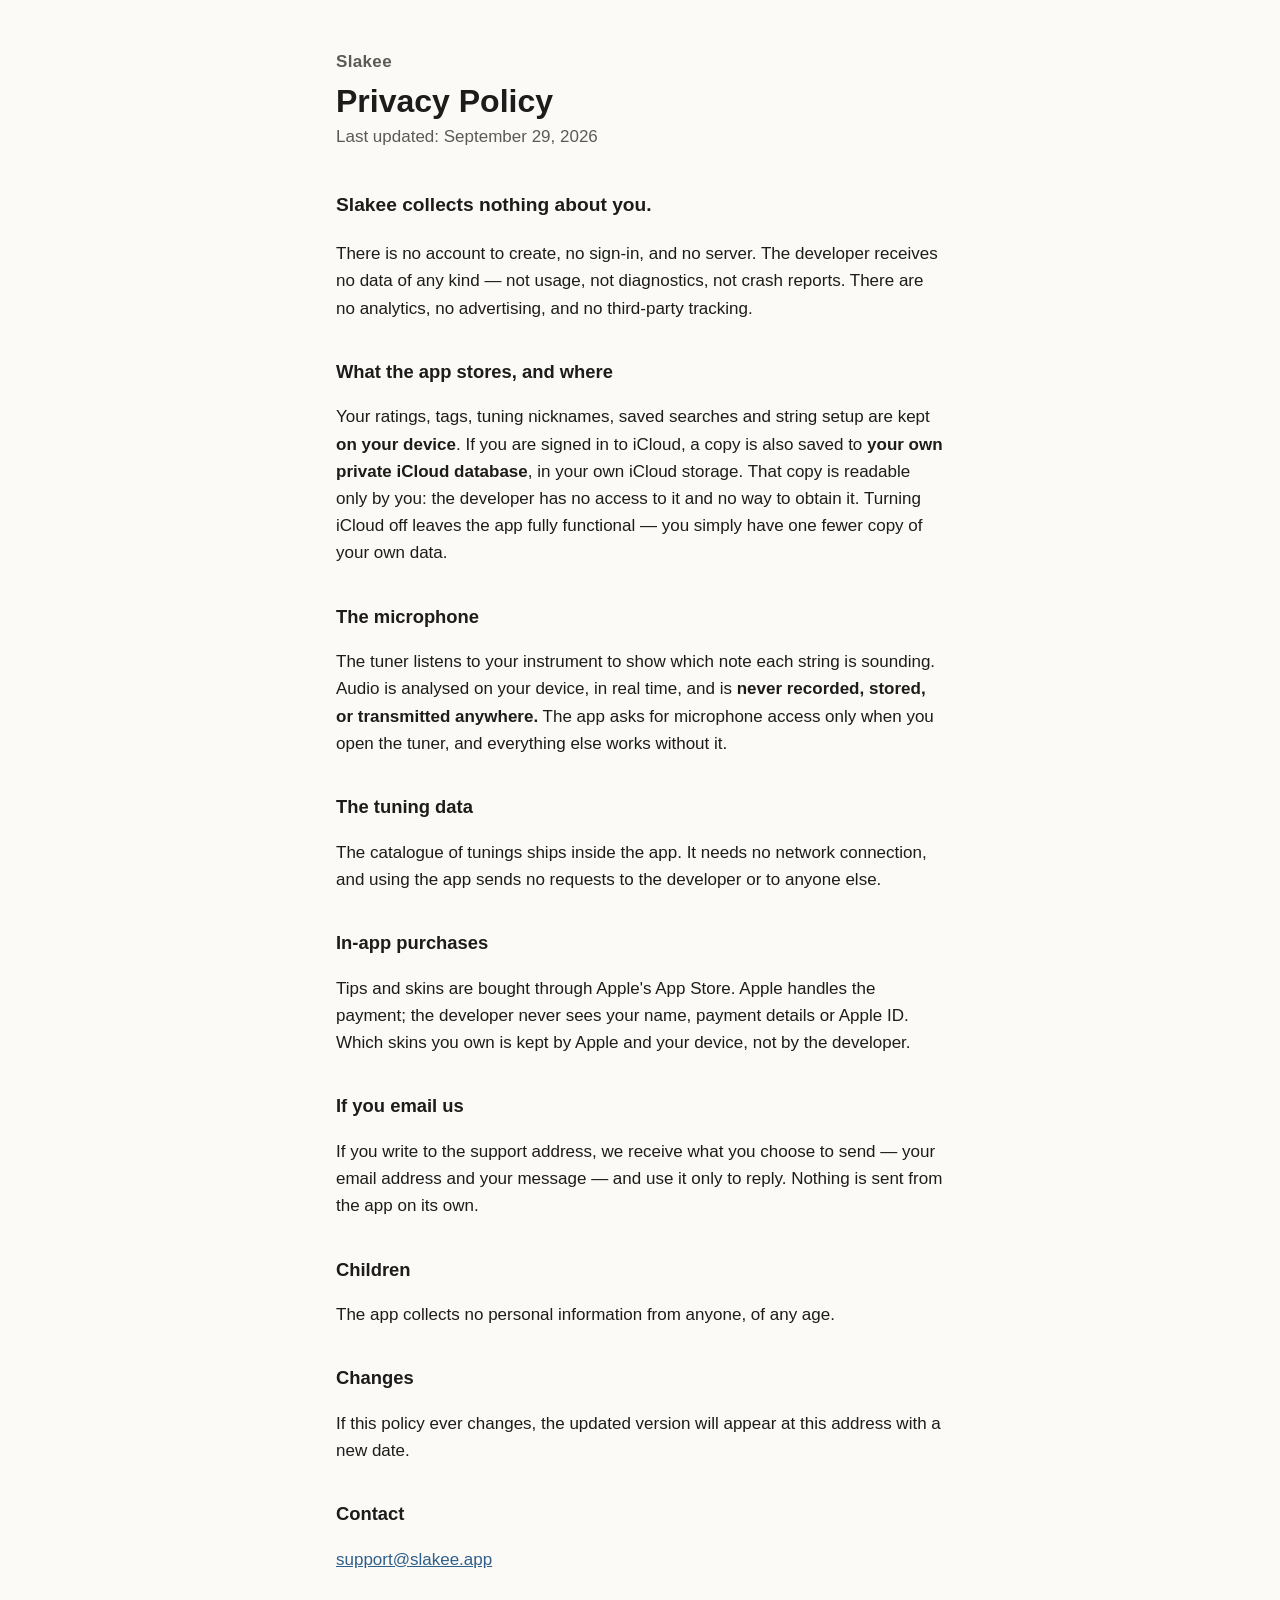
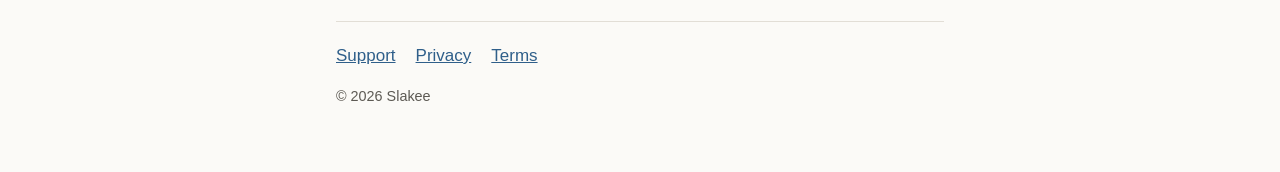
==== privacy.html @ dc228b43 "Slakee: privacy, support and terms pages" ====
<!doctype html>
<html lang="en">
<head>
  <meta charset="utf-8">
  <meta name="viewport" content="width=device-width, initial-scale=1">
  <title>Slakee — Privacy Policy</title>
  <link rel="stylesheet" href="style.css">
</head>
<body>
<main>
  <header>
    <a class="brand" href="index.html">Slakee</a>
    <h1>Privacy Policy</h1>
    <p class="updated">Last updated: September 29, 2026</p>
  </header>

  <p class="lede">Slakee collects nothing about you.</p>
  <p>There is no account to create, no sign-in, and no server. The developer receives
  no data of any kind — not usage, not diagnostics, not crash reports. There are no
  analytics, no advertising, and no third-party tracking.</p>

  <h2>What the app stores, and where</h2>
  <p>Your ratings, tags, tuning nicknames, saved searches and string setup are kept
  <strong>on your device</strong>. If you are signed in to iCloud, a copy is also saved
  to <strong>your own private iCloud database</strong>, in your own iCloud storage. That
  copy is readable only by you: the developer has no access to it and no way to obtain
  it. Turning iCloud off leaves the app fully functional — you simply have one fewer copy
  of your own data.</p>

  <h2>The microphone</h2>
  <p>The tuner listens to your instrument to show which note each string is sounding.
  Audio is analysed on your device, in real time, and is <strong>never recorded, stored,
  or transmitted anywhere.</strong> The app asks for microphone access only when you open
  the tuner, and everything else works without it.</p>

  <h2>The tuning data</h2>
  <p>The catalogue of tunings ships inside the app. It needs no network connection, and
  using the app sends no requests to the developer or to anyone else.</p>

  <h2>In-app purchases</h2>
  <p>Tips and skins are bought through Apple's App Store. Apple handles the payment; the
  developer never sees your name, payment details or Apple ID. Which skins you own is
  kept by Apple and your device, not by the developer.</p>

  <h2>If you email us</h2>
  <p>If you write to the support address, we receive what you choose to send — your
  email address and your message — and use it only to reply. Nothing is sent from the
  app on its own.</p>

  <h2>Children</h2>
  <p>The app collects no personal information from anyone, of any age.</p>

  <h2>Changes</h2>
  <p>If this policy ever changes, the updated version will appear at this address with
  a new date.</p>

  <h2>Contact</h2>
  <p><a href="mailto:support@slakee.app">support@slakee.app</a></p>

  <nav><a href="support.html">Support</a><a href="privacy.html">Privacy</a><a href="terms.html">Terms</a></nav>
  <footer>© 2026 Slakee</footer>
</main>
</body>
</html>
---- style.css ----
:root {
  --bg: #fbfaf7;
  --fg: #1d1c1a;
  --muted: #5d5a54;
  --rule: #e2ded6;
  --accent: #2f5f8a;
}
@media (prefers-color-scheme: dark) {
  :root {
    --bg: #161514;
    --fg: #ecebe7;
    --muted: #a8a49c;
    --rule: #33312d;
    --accent: #8fb8de;
  }
}
* { box-sizing: border-box; }
html { -webkit-text-size-adjust: 100%; }
body {
  margin: 0;
  background: var(--bg);
  color: var(--fg);
  font: 17px/1.6 -apple-system, BlinkMacSystemFont, "Helvetica Neue", Arial, sans-serif;
}
main { max-width: 40rem; margin: 0 auto; padding: 3rem 16px 4rem; }
header { margin-bottom: 2.5rem; }
.brand { font-weight: 700; letter-spacing: 0.02em; color: var(--muted); text-decoration: none; }
h1 { font-size: 2rem; line-height: 1.2; margin: 0.4rem 0 0.2rem; }
h2 { font-size: 1.15rem; margin: 2.2rem 0 0.4rem; }
.updated { color: var(--muted); margin: 0; }
.lede { font-size: 1.2rem; font-weight: 600; }
a { color: var(--accent); }
nav { display: flex; gap: 1.25rem; margin-top: 3rem; padding-top: 1.25rem; border-top: 1px solid var(--rule); }
footer { color: var(--muted); font-size: 0.9rem; margin-top: 1rem; }
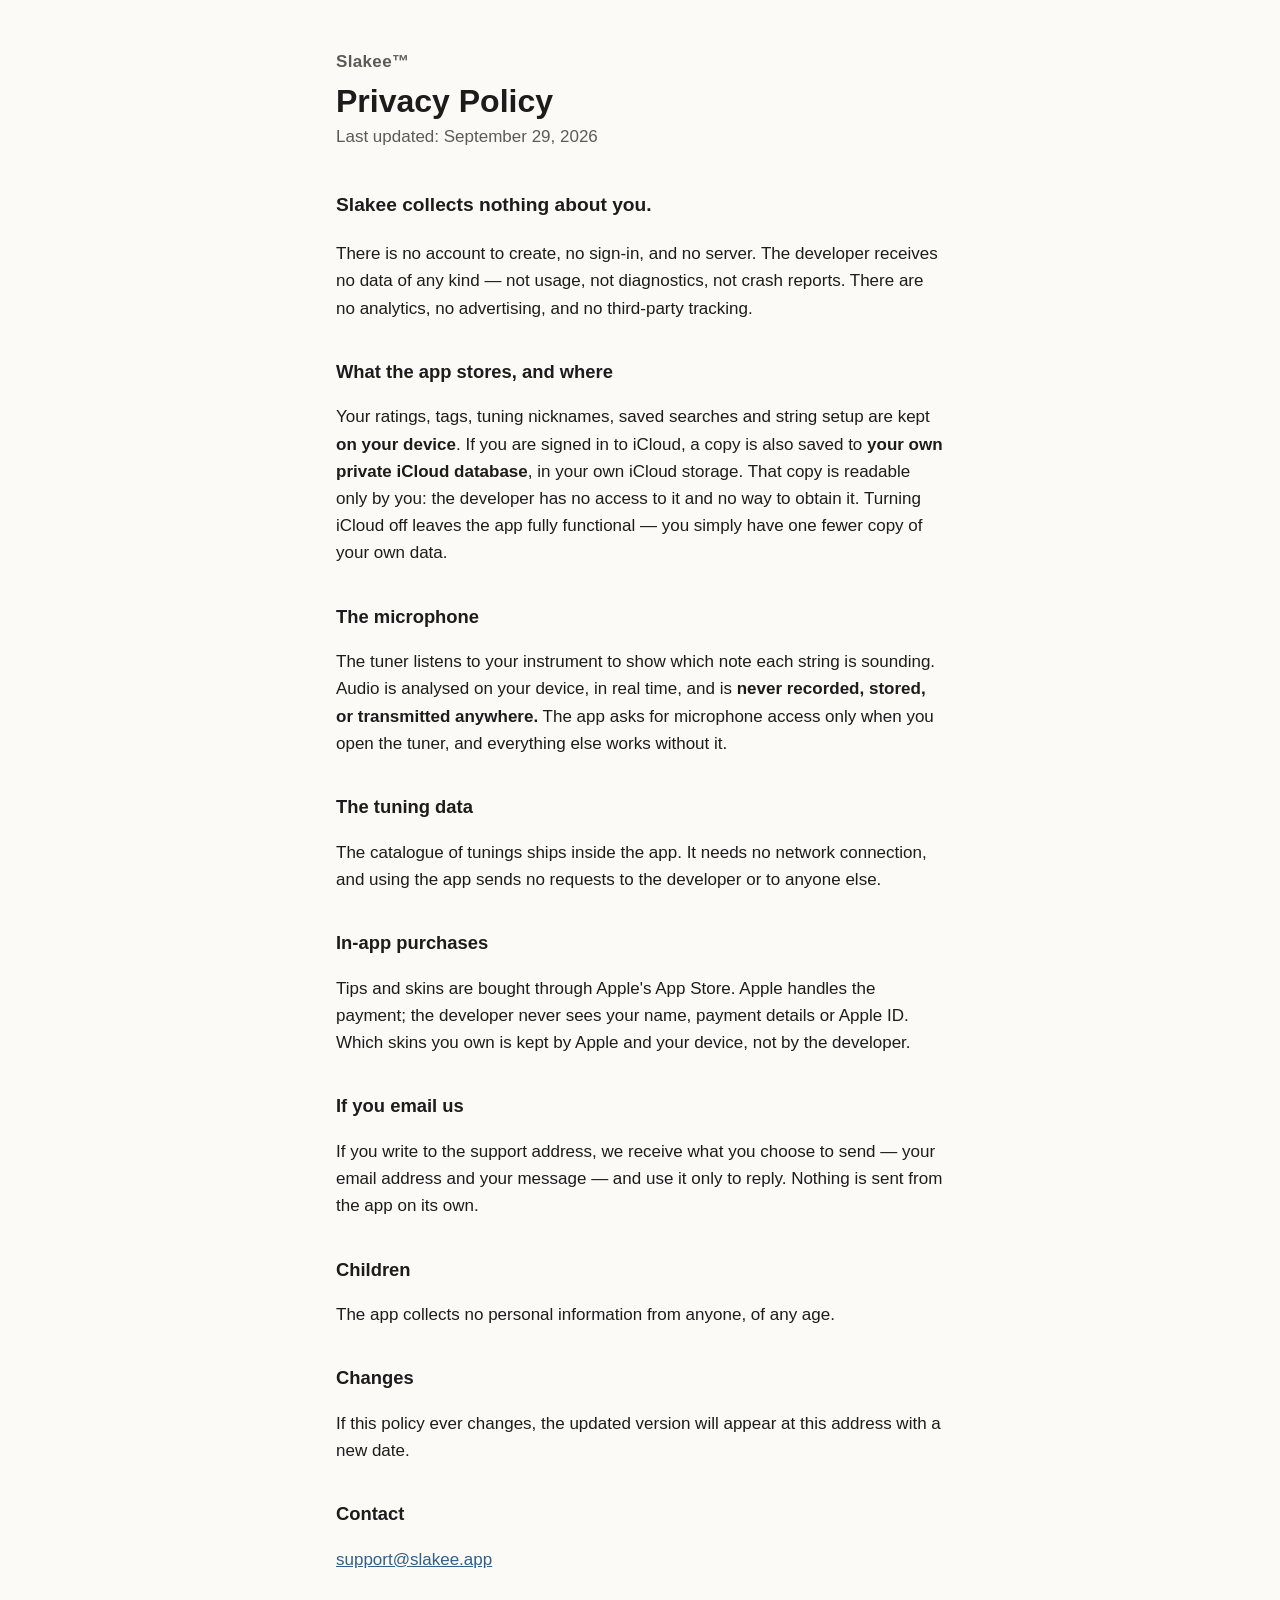
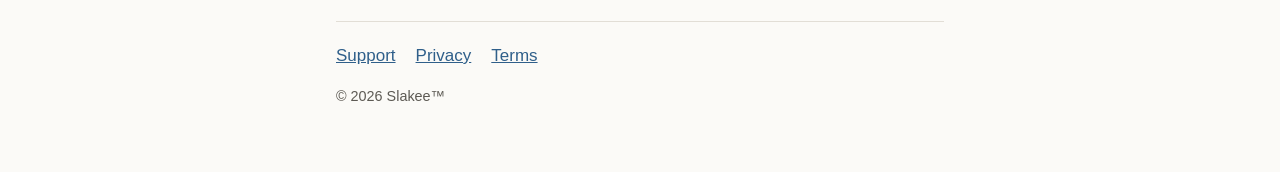
==== commit 3ed314d5: "Add ™ to the Slakee name" ====
--- a/privacy.html
+++ b/privacy.html
@@ -9,7 +9,7 @@
 <body>
 <main>
   <header>
-    <a class="brand" href="index.html">Slakee</a>
+    <a class="brand" href="index.html">Slakee™</a>
     <h1>Privacy Policy</h1>
     <p class="updated">Last updated: September 29, 2026</p>
   </header>
@@ -58,7 +58,7 @@
   <p><a href="mailto:support@slakee.app">support@slakee.app</a></p>
 
   <nav><a href="support.html">Support</a><a href="privacy.html">Privacy</a><a href="terms.html">Terms</a></nav>
-  <footer>© 2026 Slakee</footer>
+  <footer>© 2026 Slakee™</footer>
 </main>
 </body>
 </html>
